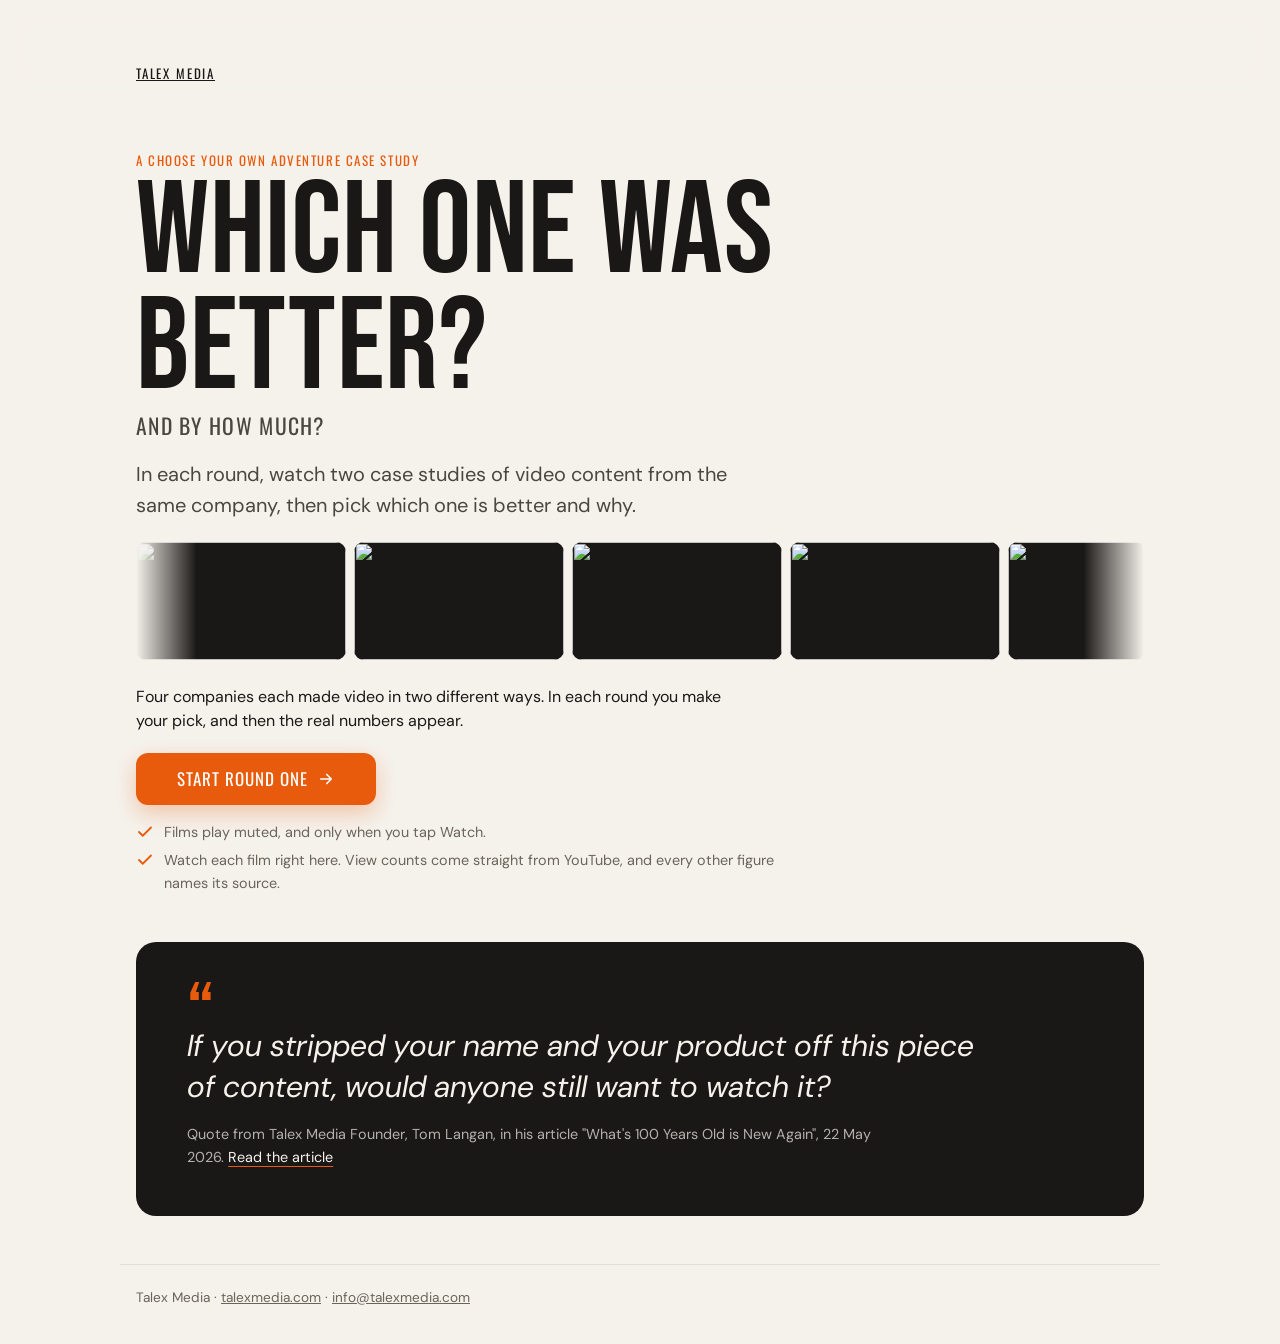
==== b-gap-ladder/index.html @ cedd1e8f "Versions B and C of the Legendeering ladder, for testing Co-Authored-By: Claude Opus 5.5 <noreply@an" ====
<!doctype html>
<html lang="en">
<head>
<meta charset="utf-8">
<meta name="viewport" content="width=device-width, initial-scale=1, viewport-fit=cover">
<meta name="robots" content="noindex">
<title>Which One Was Better? · Talex Media</title>
<link rel="icon" type="image/png" sizes="192x192" href="https://static.wixstatic.com/media/3c6878_9a68ae0b3ff84e198fdd43fac493e294~mv2_d_1500_1500_s_2.png/v1/fill/w_192,h_192,lg_1,usm_0.66_1.00_0.01/3c6878_9a68ae0b3ff84e198fdd43fac493e294~mv2_d_1500_1500_s_2.png"/>
<link rel="shortcut icon" href="https://static.wixstatic.com/media/3c6878_9a68ae0b3ff84e198fdd43fac493e294~mv2_d_1500_1500_s_2.png/v1/fill/w_32,h_32,lg_1,usm_0.66_1.00_0.01/3c6878_9a68ae0b3ff84e198fdd43fac493e294~mv2_d_1500_1500_s_2.png" type="image/png"/>
<link rel="apple-touch-icon" href="https://static.wixstatic.com/media/3c6878_9a68ae0b3ff84e198fdd43fac493e294~mv2_d_1500_1500_s_2.png/v1/fill/w_180,h_180,lg_1,usm_0.66_1.00_0.01/3c6878_9a68ae0b3ff84e198fdd43fac493e294~mv2_d_1500_1500_s_2.png"/>
<meta name="description" content="Four companies each made video two ways. Pick the one that did better, guess by how much, and see the real numbers.">
<link rel="preconnect" href="https://fonts.googleapis.com">
<link rel="preconnect" href="https://fonts.gstatic.com" crossorigin>
<link rel="preconnect" href="https://i.ytimg.com">
<link href="https://fonts.googleapis.com/css2?family=Bebas+Neue&family=Oswald:wght@400;500;600&family=DM+Sans:ital,opsz,wght@0,9..40,400;0,9..40,500;0,9..40,700;1,9..40,400&display=swap" rel="stylesheet">
<link rel="stylesheet" href="styles.css">
</head>
<body>
<a class="skip" href="#app">Skip to content</a>
<header class="hdr">
  <div class="hdr-in">
    <div class="brand">
      <a href="https://www.talexmedia.com" target="_blank" rel="noopener">
        <img class="topbar-logo" src="https://static.wixstatic.com/media/3c6878_456d81e9cdb84e6c8bb3260ebfcc0523~mv2.png" alt="Talex Media" onerror="this.style.display='none'; this.nextElementSibling.style.display='inline'"/>
        <span class="topbar-name" style="display:none">TALEX MEDIA</span>
      </a>
    </div>
    <ol class="rail" id="rail" aria-label="The ladder, one rung for each round"></ol>
    <div class="score" id="score" aria-live="polite"><span class="score-l">Score</span> <b id="scoreN">0</b></div>
  </div>
</header>
<main id="app" class="app" tabindex="-1"></main>
<footer class="foot" id="foot"></footer>

<div class="sheet-back" id="sheetBack" hidden></div>
<aside class="sheet" id="sheet" hidden aria-label="Sources" role="dialog" aria-modal="true">
  <div class="sheet-head">
    <h2>Sources</h2>
    <button class="sheet-x" id="sheetX" type="button">Close</button>
  </div>
  <div class="sheet-body" id="sheetBody"></div>
</aside>

<script src="../shared/facts.js"></script>
<script src="app.js"></script>
</body>
</html>
---- b-gap-ladder/styles.css ----
/* Which One Was Better? · B. The Gap Ladder */
:root{
  --cream:#F5F2EC;--paper:#FFFDF9;--o:#E85A0C;--o-d:#C94D08;--o-soft:rgba(232,90,12,.10);
  --char:#1A1816;--char2:#24211E;--char3:#322E2A;--ink:#1A1816;--soft:#4A4640;--muted:#6B6459;
  --line:#E2DDD6;--line2:#CFC8BE;--grey:#8E877D;--c-dim:rgba(245,242,236,.70);--c-faint:rgba(245,242,236,.16);
  --ease:cubic-bezier(.2,.7,.2,1);--r:14px;--gut:16px;--col:1040px;
  --shadow:0 1px 2px rgba(26,24,22,.05),0 10px 28px rgba(26,24,22,.08);
}
*{box-sizing:border-box}
html{overflow-x:clip;-webkit-text-size-adjust:100%}
body{margin:0;background:var(--cream);color:var(--ink);font-family:'DM Sans',system-ui,sans-serif;font-size:16px;line-height:1.55;-webkit-font-smoothing:antialiased;overflow-x:clip}
button{font:inherit;color:inherit;cursor:pointer}
a{color:inherit}
img{display:block;max-width:100%}
.skip{position:absolute;left:-9999px}
.skip:focus{left:1rem;top:1rem;background:var(--paper);padding:.5rem .8rem;z-index:99}
:focus-visible{outline:3px solid var(--o);outline-offset:2px}
[hidden]{display:none!important}

/* ---------- header + ladder rail ---------- */
.hdr{position:sticky;top:0;z-index:30;background:rgba(245,242,236,.9);backdrop-filter:blur(12px) saturate(1.2);-webkit-backdrop-filter:blur(12px) saturate(1.2);border-bottom:1px solid transparent;transition:border-color .3s}
.hdr.scrolled{border-bottom-color:var(--line)}
.hdr-in{max-width:var(--col);margin:0 auto;padding:12px var(--gut);display:flex;align-items:center;gap:14px}
.brand a{display:inline-flex;align-items:center}
.topbar-logo{height:28px;width:auto;display:block}
.topbar-name{font-family:'Oswald',sans-serif;font-size:13px;letter-spacing:.14em;text-transform:uppercase;color:var(--ink)}
.rail{flex:1;display:flex;gap:6px;list-style:none;margin:0;padding:0;min-width:0;align-items:flex-end}
.rung{flex:1;min-width:0;display:flex;flex-direction:column;gap:4px}
.rung .rt{display:flex;align-items:baseline;gap:6px;font-family:'Oswald',sans-serif;font-size:12px;letter-spacing:.06em;color:var(--muted);white-space:nowrap;overflow:hidden}
.rung .rn{font-weight:600}
.rung .rl{overflow:hidden;text-overflow:ellipsis;opacity:0;transform:translateY(3px);transition:opacity .5s var(--ease),transform .5s var(--ease)}
.rung .bar{height:6px;border-radius:3px;background:var(--line);position:relative;overflow:hidden}
.rung .bar::after{content:"";position:absolute;inset:0;background:var(--o);transform:scaleX(0);transform-origin:left;transition:transform .6s var(--ease)}
.rung.cur .bar{background:transparent;outline:1.5px dashed var(--o);outline-offset:-1.5px}
.rung.cur .rt{color:var(--o)}
.rung.done .bar::after{transform:scaleX(1)}
.rung.done .rt{color:var(--ink)}
.rung.done .rl{opacity:1;transform:none}
.rung.flash .bar::after{animation:flash .9s var(--ease)}
@keyframes flash{0%{filter:brightness(1)}40%{filter:brightness(1.5)}100%{filter:brightness(1)}}
.score{font-family:'Oswald',sans-serif;font-size:12px;letter-spacing:.08em;color:var(--muted);white-space:nowrap;display:flex;align-items:baseline;gap:6px}
.score b{font-family:'Bebas Neue',sans-serif;font-weight:400;font-size:26px;line-height:1;color:var(--o);font-variant-numeric:tabular-nums;display:inline-block}
.score.bump b{animation:bump .6s var(--ease)}
@keyframes bump{0%{transform:scale(1)}35%{transform:scale(1.45)}100%{transform:scale(1)}}
.hdr.landing .rail,.hdr.landing .score{visibility:hidden}
@media (max-width:640px){
  .rung .rl{display:none}
  .score-l{display:none}
  .hdr-in{gap:10px;padding:10px var(--gut)}
  .topbar-logo{height:24px}
}

/* ---------- page ---------- */
.app{max-width:var(--col);margin:0 auto;padding:0 var(--gut) 3rem;outline:none}
.enter{animation:enter .55s var(--ease) both}
@keyframes enter{from{opacity:0;transform:translateY(14px)}to{opacity:1;transform:none}}
.fade-in{animation:fadein .5s var(--ease) both}
@keyframes fadein{from{opacity:0;transform:translateY(8px)}to{opacity:1;transform:none}}
.eyebrow{font-family:'Oswald',sans-serif;font-size:13px;letter-spacing:.12em;text-transform:uppercase;color:var(--o);margin:0}
.btn{display:inline-flex;align-items:center;justify-content:center;gap:.55rem;min-height:52px;padding:.8rem 1.5rem;border-radius:12px;border:0;background:var(--o);color:#fff;font-family:'Oswald',sans-serif;font-size:17px;letter-spacing:.06em;text-transform:uppercase;text-decoration:none;box-shadow:0 8px 22px rgba(232,90,12,.30);transition:transform .15s var(--ease),background .2s,box-shadow .2s}
.btn:hover{background:var(--o-d)}
.btn:active{transform:scale(.97)}
.btn[disabled]{background:transparent;color:var(--muted);box-shadow:none;border:1.5px solid var(--line2);cursor:default}
.btn svg{width:18px;height:18px;flex:none}
.btn.ghost{background:transparent;color:var(--ink);box-shadow:none;border:1.5px solid var(--line2)}
.btn.ghost:hover{border-color:var(--ink)}
.textbtn{background:none;border:0;padding:.35rem 0;font-family:'Oswald',sans-serif;font-size:14px;letter-spacing:.06em;text-transform:uppercase;color:var(--ink);text-decoration:underline;text-decoration-color:var(--o);text-decoration-thickness:2px;text-underline-offset:5px}

/* ---------- landing ---------- */
.landing{padding-top:clamp(18px,4vw,48px)}
.l-title{font-family:'Bebas Neue',sans-serif;font-weight:400;font-size:clamp(3.5rem,15vw,8.2rem);line-height:.88;letter-spacing:.005em;margin:.35rem 0 .2rem}
.l-title .q{color:var(--o)}
.l-sub{font-family:'Oswald',sans-serif;font-size:clamp(1rem,3.8vw,1.35rem);letter-spacing:.06em;text-transform:uppercase;color:var(--soft);margin:0 0 1rem}
.l-lead{font-size:clamp(1.02rem,3.6vw,1.25rem);max-width:640px;margin:0 0 1.2rem;color:var(--soft)}
.strip{position:relative;overflow:hidden;margin:0 calc(var(--gut) * -1) 1.1rem;padding:2px 0;-webkit-mask-image:linear-gradient(90deg,transparent,#000 6%,#000 94%,transparent);mask-image:linear-gradient(90deg,transparent,#000 6%,#000 94%,transparent)}
.strip-track{display:flex;gap:8px;width:max-content;animation:marquee 46s linear infinite}
.strip-tile{width:150px;aspect-ratio:16/9;border-radius:10px;overflow:hidden;background:var(--char);flex:none}
.strip-tile img{width:100%;height:100%;object-fit:cover}
@keyframes marquee{from{transform:translateX(0)}to{transform:translateX(-50%)}}
@media (min-width:900px){.strip{margin:0 0 1.4rem;border-radius:12px}.strip-tile{width:210px}}
.l-line{max-width:620px;margin:0 0 1.2rem;font-size:1rem;color:var(--ink)}
.vs-line{font-family:'Oswald',sans-serif;font-size:15px;letter-spacing:.04em;color:var(--o);margin:0 0 .7rem}
.l-actions{display:flex;flex-wrap:wrap;align-items:center;gap:12px 22px;margin-bottom:1rem}
.l-actions .btn{min-width:240px}
@media (max-width:640px){.l-actions .btn{width:100%}}
.notice{display:flex;gap:.6rem;align-items:flex-start;font-size:.9rem;color:var(--muted);max-width:640px;margin:0 0 .35rem}
.notice svg{flex:none;width:18px;height:18px;margin-top:2px;stroke:var(--o)}
.gate{margin:2.4rem calc(var(--gut) * -1) 0;background:var(--char);color:var(--cream);padding:2.2rem var(--gut) 2.2rem;position:relative}
@media (min-width:900px){.gate{margin:3rem 0 0;border-radius:20px;padding:3rem 3.2rem}}
.gate .mark{font-family:'Bebas Neue',sans-serif;font-size:5rem;line-height:.6;color:var(--o);display:block;height:2.2rem}
.gate blockquote{margin:0;font-size:clamp(1.25rem,4.6vw,1.9rem);line-height:1.35;font-style:italic;max-width:820px}
.gate .credit{margin:1rem 0 0;font-size:.9rem;color:var(--c-dim);max-width:720px}
.gate .credit a{color:var(--cream);text-decoration-color:var(--o);text-underline-offset:4px;white-space:nowrap}

/* ---------- round ---------- */
.round{padding-top:18px}
.r-label{font-family:'Oswald',sans-serif;font-size:13px;letter-spacing:.12em;text-transform:uppercase;color:var(--o);margin:0 0 .2rem}
.r-head{font-family:'Bebas Neue',sans-serif;font-weight:400;font-size:clamp(2.1rem,8vw,3.6rem);line-height:.95;margin:0 0 .9rem}
.r-link{margin:-.4rem 0 .9rem;color:var(--soft);font-size:.98rem;max-width:720px}

/* stage for the muted player */
.stage{background:var(--char);border-radius:var(--r);overflow:hidden;margin:0 0 12px;max-width:760px;scroll-margin-top:80px}
.stage-frame{position:relative;aspect-ratio:16/9;background:#000}
.stage-frame .slot{position:absolute;inset:0}
.stage-frame .slot[aria-hidden="true"]{visibility:hidden}
.stage-frame iframe{position:absolute;inset:0;width:100%;height:100%;border:0}
.stage-bar{display:flex;align-items:center;gap:10px;padding:8px 10px 8px 14px;color:var(--cream)}
.stage-bar .sl{flex:1;min-width:0;font-size:.85rem;color:var(--c-dim);white-space:nowrap;overflow:hidden;text-overflow:ellipsis}
.stage-bar .sl b{color:var(--cream);font-weight:500}
.stage-bar .muted{display:inline-flex;align-items:center;gap:5px;font-family:'Oswald',sans-serif;font-size:11px;letter-spacing:.1em;text-transform:uppercase;color:var(--o);margin-right:6px}
.stage-bar .muted svg{width:14px;height:14px}
.sbtn{min-height:40px;padding:0 14px;border-radius:10px;border:1.5px solid var(--c-faint);background:transparent;color:var(--cream);font-family:'Oswald',sans-serif;font-size:13px;letter-spacing:.08em;text-transform:uppercase}
.sbtn:hover{border-color:var(--cream)}

/* film cards */
.films{display:grid;grid-template-columns:1fr 1fr;gap:12px;margin:0 0 14px}
@media (min-width:900px){.films{max-width:860px;gap:16px}}
.film{position:relative;background:var(--paper);border:1.5px solid var(--line);border-radius:var(--r);overflow:hidden;transition:border-color .2s,box-shadow .25s,transform .2s var(--ease);text-align:left;display:flex;flex-direction:column}
.films.pickable .film{cursor:pointer}
.films.pickable .film:hover{border-color:var(--line2);box-shadow:var(--shadow)}
.films.pickable .film:active{transform:scale(.985)}
.film.picked{border:2px dashed var(--o);box-shadow:0 0 0 4px var(--o-soft)}
.film.dim{opacity:.72}
.poster{position:relative;aspect-ratio:16/9;background:var(--char);overflow:hidden}
.poster img{position:absolute;inset:0;width:100%;height:100%;object-fit:cover;opacity:0;transition:opacity .9s ease}
.poster img.on{opacity:1}
.poster::after{content:"";position:absolute;inset:auto 0 0 0;height:55%;background:linear-gradient(transparent,rgba(26,24,22,.55));pointer-events:none}
.watch{position:absolute;left:8px;bottom:8px;z-index:2;display:inline-flex;align-items:center;gap:7px;min-height:36px;padding:0 12px 0 8px;border-radius:10px;border:0;background:var(--o);color:#fff;font-family:'Oswald',sans-serif;font-size:12.5px;letter-spacing:.08em;text-transform:uppercase;box-shadow:0 4px 14px rgba(0,0,0,.25)}
.watch svg{width:18px;height:18px}
.watch:hover{background:var(--o-d)}
.watch.playing{background:var(--paper);color:var(--ink)}
.you{position:absolute;right:8px;top:8px;z-index:2;font-family:'Oswald',sans-serif;font-size:11px;letter-spacing:.14em;color:var(--cream);background:rgba(26,24,22,.35);border:1.5px dashed var(--cream);border-radius:6px;padding:1px 7px;opacity:0;transform:scale(.8);transition:opacity .2s,transform .25s var(--ease)}
.film.picked .you{opacity:1;transform:none}
.film-meta{padding:10px 12px 12px;flex:1}
.film-title{font-family:'Oswald',sans-serif;font-weight:500;font-size:16px;line-height:1.2;margin:0 0 3px}
.film-desc{font-size:.9rem;line-height:1.4;color:var(--soft);margin:0}
.film-chan{font-size:.8rem;color:var(--muted);margin:5px 0 0}
.film .reveal-txt{transition:opacity .4s}
.film .blank{color:var(--muted)}
@media (max-width:640px){
  .films{gap:10px}
  .film-meta{padding:8px 10px 10px}
  .film-title{font-size:14.5px}
  .film-desc{font-size:.82rem}
  .watch{left:6px;bottom:6px;min-height:34px;padding:0 9px 0 6px;font-size:11px}
  .watch .wt{display:none}
  .watch::after{content:"Watch";}
  .watch.playing::after{content:"Playing";}
}
@media (min-width:641px){.watch::after{content:none}}
/* compact after the lock */
.films.compact{grid-template-columns:1fr 1fr;gap:8px}
.films.compact .film{flex-direction:row;align-items:center}
.films.compact .poster{width:88px;flex:none;aspect-ratio:16/10}
.films.compact .film-desc,.films.compact .film-chan{display:none}
.films.compact .film-meta{padding:6px 10px}
.films.compact .film-title{font-size:13.5px;margin:0}
.films.compact .watch{left:4px;bottom:4px;min-height:28px;padding:0 6px;font-size:0}
.films.compact .watch::after{content:none}
.films.compact .watch .wt{display:none}
.films.compact .you{right:auto;left:4px;top:4px;font-size:9px;padding:0 4px}
@media (min-width:900px){.films.compact .poster{width:132px}.films.compact .film-title{font-size:15px}}

/* call area */
.block{margin:0 0 16px;scroll-margin-top:80px}
.q{font-size:clamp(1.12rem,4.3vw,1.4rem);font-weight:700;line-height:1.3;margin:0 0 4px}
.hint{font-size:.92rem;color:var(--muted);margin:0 0 12px}
.chips{display:grid;grid-template-columns:1fr 1fr;gap:8px;margin:4px 0 14px}
@media (min-width:720px){.chips{grid-template-columns:repeat(3,1fr);max-width:760px}}
.chip{min-height:48px;padding:.5rem .8rem;border-radius:12px;border:1.5px solid var(--line2);background:var(--paper);font-weight:500;font-size:.98rem;text-align:center;transition:border-color .15s,background .15s,transform .12s}
.chip:hover{border-color:var(--ink)}
.chip:active{transform:scale(.97)}
.chip[aria-pressed="true"]{border:2px dashed var(--o);background:var(--o-soft);color:var(--ink)}
.chips-q{font-weight:700;margin:6px 0 2px}
.lockrow{display:flex;align-items:center;gap:14px;flex-wrap:wrap}
@media (max-width:640px){.lockrow .btn{width:100%}}
.opts{display:grid;grid-template-columns:1fr 1fr;gap:8px;margin:10px 0 4px}
@media (min-width:720px){.opts{grid-template-columns:repeat(4,1fr);max-width:760px}}
.opt{min-height:48px;padding:.5rem .7rem;border-radius:12px;border:1.5px solid var(--line2);background:var(--paper);font-weight:500}
.opt:hover{border-color:var(--ink)}
.opt[aria-pressed="true"]{border:2px dashed var(--o);background:var(--o-soft)}
.opt[disabled]{cursor:default}
.opt[disabled]:not([aria-pressed="true"]){opacity:.45}
.nopoint{font-size:.85rem;color:var(--muted);margin:2px 0 0}
.card-block{background:var(--paper);border:1.5px solid var(--line);border-radius:var(--r);padding:16px}
.summary{display:flex;align-items:center;gap:10px;flex-wrap:wrap;margin:0 0 14px;font-size:.98rem}
.youtag{font-family:'Oswald',sans-serif;font-size:11px;letter-spacing:.14em;color:var(--o);border:1.5px dashed var(--o);border-radius:6px;padding:1px 7px}

/* Tom's test on charcoal */
.test{background:var(--char);color:var(--cream);border-radius:var(--r);padding:20px 18px}
.test .mark{font-family:'Bebas Neue',sans-serif;font-size:3.6rem;line-height:.5;color:var(--o);display:block;height:1.3rem}
.test blockquote{margin:0;font-style:italic;font-size:clamp(1.08rem,4vw,1.4rem);line-height:1.4}
.test .who{font-size:.85rem;color:var(--c-dim);margin:.5rem 0 1rem}
.test .q{color:var(--cream)}
.test .opt{background:transparent;border-color:var(--c-faint);color:var(--cream)}
.test .opt:hover{border-color:var(--cream)}
.test .opt[aria-pressed="true"]{border-color:var(--o);background:rgba(232,90,12,.18)}
.test .nopoint{color:var(--c-dim)}

/* ---------- reveal (charcoal) ---------- */
.reveal{background:var(--char);color:var(--cream);margin:4px calc(var(--gut) * -1) 18px;padding:22px var(--gut) 20px;scroll-margin-top:64px;position:relative}
@media (min-width:900px){.reveal{margin:4px 0 22px;border-radius:20px;padding:30px 34px 26px}}
.verdict{font-size:clamp(1.12rem,4.4vw,1.4rem);font-weight:700;line-height:1.3;margin:0 0 4px;display:flex;align-items:baseline;gap:10px;flex-wrap:wrap}
.plus{font-family:'Bebas Neue',sans-serif;font-weight:400;font-size:1.7rem;line-height:1;color:var(--o);animation:plus .7s var(--ease) both}
@keyframes plus{from{opacity:0;transform:translateY(8px) scale(.6)}to{opacity:1;transform:none}}
.echo{font-size:.95rem;color:var(--c-dim);margin:0 0 16px}
.rv-sec{margin:18px 0 0}
.credit-line{font-size:.8rem;color:var(--c-dim);margin:16px 0 0;line-height:1.5}
.credit-line button{background:none;border:0;padding:0;color:var(--cream);text-decoration:underline;text-decoration-color:var(--o);text-underline-offset:3px;font-size:inherit}
.big{font-family:'Bebas Neue',sans-serif;font-weight:400;font-size:clamp(2.2rem,9.5vw,3.1rem);line-height:.98;margin:6px 0 2px;letter-spacing:.01em}
.big .n{color:var(--o)}
.big .rest{color:var(--cream)}
.big-cap{font-family:'Oswald',sans-serif;font-size:13px;letter-spacing:.1em;text-transform:uppercase;color:var(--c-dim);margin:0}
.big-sub{font-size:.9rem;color:var(--c-dim);margin:4px 0 0}
.addbtn{margin-top:16px}
.legend{display:flex;flex-direction:column;gap:6px;margin:0 0 12px}
.lg{display:flex;align-items:baseline;gap:8px;font-size:.92rem;flex-wrap:wrap}
.lg i{width:12px;height:12px;border-radius:3px;flex:none;align-self:center}
.lg .o{background:var(--o)}
.lg .g{background:var(--grey)}
.lg .dash{height:0;border-top:2px dashed rgba(245,242,236,.6);border-radius:0;width:18px}
.lg b{font-family:'Bebas Neue',sans-serif;font-weight:400;font-size:1.55rem;line-height:1;font-variant-numeric:tabular-nums;letter-spacing:.02em}
.lg .o-t{color:var(--o)}
.lg span{color:var(--c-dim)}

/* round 1 episode chart */
.eps{position:relative}
.eps-plot{position:relative;height:190px;display:flex;align-items:flex-end;gap:3px;border-bottom:1.5px solid var(--c-faint)}
@media (min-width:900px){.eps-plot{height:240px;gap:5px}}
.col{flex:1;min-width:0;height:var(--h);background:var(--o);border-radius:2px 2px 0 0;transform-origin:bottom;transform:scaleY(0);transition:transform .9s var(--ease);min-height:1px}
.col.tide{background:var(--grey)}
.col.show{transform:scaleY(1)}
.col.gap{flex:.6;background:none;min-height:0}
.col.hot{outline:1.5px dashed var(--cream);outline-offset:2px}
.eps-ref{position:absolute;left:0;right:0;border-top:1.5px dashed rgba(245,242,236,.55);pointer-events:none;opacity:0;transition:opacity .6s}
.eps-ref.show{opacity:1}
.eps-ref span{position:absolute;right:0;bottom:3px;font-size:11px;font-family:'Oswald',sans-serif;letter-spacing:.06em;color:var(--c-dim);background:var(--char);padding:0 4px}
.eps-axis{display:flex;justify-content:space-between;font-family:'Oswald',sans-serif;font-size:11px;letter-spacing:.06em;color:var(--c-dim);margin-top:5px}
.eps-axis{position:relative}
.eps-note{position:absolute;top:0;font-family:'Oswald',sans-serif;font-size:11px;letter-spacing:.04em;color:var(--cream);white-space:nowrap;transform:translateX(-50%);opacity:0;transition:opacity .6s;background:var(--char);padding:0 4px}
.eps-note::before{content:"";position:absolute;left:50%;bottom:100%;width:1px;height:5px;background:var(--cream)}
.eps-note.show{opacity:1}
.eps-count{font-family:'Oswald',sans-serif;font-size:12px;letter-spacing:.08em;text-transform:uppercase;color:var(--c-dim);margin:0 0 6px;text-align:right}

/* gap scale, the YOU mark */
.gs{position:relative;margin:18px 0 8px;padding-top:46px}
.gs-cap{position:absolute;top:0;left:0;margin:0;font-size:.8rem;color:var(--c-dim)}
.gs-bands{display:grid;grid-template-columns:repeat(6,1fr);gap:3px;height:14px}
.gs-bands i{background:var(--char3);border-radius:3px}
.gs-ticks{position:relative;height:18px;margin-top:5px;font-family:'Oswald',sans-serif;font-size:11px;color:var(--c-dim)}
.gs-ticks span{position:absolute;transform:translateX(-50%);white-space:nowrap}
.gs-ticks span:first-child{transform:none}
.gs-axis{font-family:'Oswald',sans-serif;font-size:11px;letter-spacing:.08em;text-transform:uppercase;color:var(--c-dim);text-align:right;margin-top:2px}
.gs-you{position:absolute;top:40px;height:26px;border:1.5px dashed var(--cream);border-radius:5px}
.gs-you span{position:absolute;left:50%;bottom:100%;transform:translateX(-50%);margin-bottom:3px;font-family:'Oswald',sans-serif;font-size:10.5px;letter-spacing:.12em;color:var(--cream);white-space:nowrap}
.gs-mark{position:absolute;top:36px;width:0;height:30px;left:0;transition:left 1.2s var(--ease)}
.gs-mark::before{content:"";position:absolute;left:-2px;top:0;width:4px;height:100%;background:var(--o);border-radius:2px;box-shadow:0 0 0 3px var(--char)}
.gs-mark.b::before{background:var(--cream)}
.gs-mark span{position:absolute;top:100%;margin-top:22px;transform:translateX(-50%);font-family:'Oswald',sans-serif;font-size:11px;letter-spacing:.06em;color:var(--o);white-space:nowrap}
.gs-mark.b span{color:var(--cream);margin-top:36px}
.gs{margin-bottom:30px}.gs.two{margin-bottom:46px}

/* round 3 squares */
.sq-grid{display:grid;grid-template-columns:repeat(20,1fr);gap:3px;max-width:560px}
.sq{aspect-ratio:1;border-radius:2px;background:var(--o);opacity:0;transform:scale(.4)}
.sq.show{animation:sq .35s var(--ease) both;animation-delay:var(--d)}
@keyframes sq{to{opacity:1;transform:none}}
.sq.cartoon{background:var(--grey)}
.sq.part{background:linear-gradient(90deg,var(--o) var(--p),var(--char3) var(--p))}
.sq-cap{font-size:.85rem;color:var(--c-dim);margin:8px 0 0}

/* round 2 strip */
.strip2{display:grid;grid-template-columns:1fr;gap:14px}
.s2-row h4{font-family:'Oswald',sans-serif;font-weight:500;font-size:13px;letter-spacing:.1em;text-transform:uppercase;color:var(--o);margin:0 0 6px}
.s2-row.line h4{color:var(--cream)}
.s2-imgs{display:grid;gap:6px}
.s2-row.cast .s2-imgs{grid-template-columns:1fr 2fr;align-items:start}
.s2-say{margin:0;font-size:.88rem;line-height:1.4;color:var(--cream)}
@media (min-width:720px){.s2-row.cast .s2-imgs{grid-template-columns:1fr}}
.s2-row.line .s2-imgs{grid-template-columns:repeat(3,1fr)}
.s2-cell{margin:0}
.s2-cell .ph{aspect-ratio:16/9;border-radius:8px;overflow:hidden;background:#000}
.s2-cell .ph img{width:100%;height:100%;object-fit:cover}
.s2-cell figcaption{font-size:.8rem;line-height:1.3;color:var(--c-dim);margin-top:5px}
.s2-cell figcaption q{display:block;color:var(--cream);font-style:italic;quotes:"\201C" "\201D"}
@media (min-width:720px){.strip2{grid-template-columns:1fr 2fr;align-items:start}}
.stats{display:grid;grid-template-columns:1fr 1fr;gap:10px;margin-top:4px}
.stat b{display:block;font-family:'Bebas Neue',sans-serif;font-weight:400;font-size:clamp(2.6rem,11vw,3.6rem);line-height:.95;color:var(--o)}
.stat span{font-size:.9rem;line-height:1.35;display:block}
.survey{font-size:.98rem;margin:14px 0 0;max-width:680px}
.scope{font-size:.85rem;color:var(--c-dim);margin:10px 0 0}

/* round 4 channel cards */
.chans{display:grid;grid-template-columns:1fr 1fr;gap:10px}
.chan{border:1.5px solid var(--c-faint);border-radius:12px;overflow:hidden;background:var(--char2);opacity:0;transform:translateY(10px);transition:opacity .5s var(--ease),transform .5s var(--ease)}
.chan.show{opacity:1;transform:none}
.chan.own{border-color:var(--o)}
.chan-h{font-family:'Oswald',sans-serif;font-size:12px;letter-spacing:.1em;text-transform:uppercase;padding:8px 10px;color:var(--cream);display:flex;align-items:center;gap:6px}
.chan-h svg{width:15px;height:15px;flex:none}
.chan.own .chan-h{background:var(--o);color:#fff}
.chan .ph{aspect-ratio:16/9;background:#000}
.chan .ph img{width:100%;height:100%;object-fit:cover}
.chan-b{padding:8px 10px 10px}
.chan-t{font-size:.85rem;line-height:1.3;margin:0 0 4px}
.chan-v{font-family:'Bebas Neue',sans-serif;font-size:1.9rem;line-height:1;font-variant-numeric:tabular-nums}
.chan.own .chan-v{color:var(--o)}
.chan-v small{font-family:'DM Sans',sans-serif;font-size:.78rem;color:var(--c-dim);margin-left:4px}
.chan-tag{font-size:.78rem;color:var(--c-dim);margin:4px 0 0}
.pull{border-left:3px solid var(--o);padding:2px 0 2px 14px;margin:18px 0 0;font-size:.98rem;max-width:720px}
.pull cite{display:block;font-style:normal;font-size:.8rem;color:var(--c-dim);margin-top:4px}

/* why + quote + rung */
.why{scroll-margin-top:80px}
.why .q{margin-bottom:10px}
.whys{display:grid;gap:8px;max-width:760px}
.why-opt{position:relative;text-align:left;min-height:54px;padding:12px 44px 12px 14px;border-radius:12px;border:1.5px solid var(--line2);background:var(--paper);font-size:1rem;line-height:1.4;transition:border-color .15s,background .2s,transform .12s}
.why-opt:hover{border-color:var(--ink)}
.why-opt:active{transform:scale(.99)}
.why-opt[disabled]{cursor:default}
.why-opt.chosen{border:2px dashed var(--o)}
.why-opt.right{border:2px solid var(--o);background:var(--o-soft)}
.why-opt.right::after{content:"";position:absolute;right:14px;top:50%;width:18px;height:10px;border-left:3px solid var(--o);border-bottom:3px solid var(--o);transform:translateY(-70%) rotate(-45deg)}
.why-opt.fade{opacity:.5}
.why-res{font-weight:700;margin:12px 0 0}
.quote{margin:18px 0 0;padding:18px 18px 16px;background:var(--paper);border-radius:var(--r);border:1.5px solid var(--line);max-width:760px}
.quote blockquote{margin:0;font-style:italic;font-size:clamp(1.05rem,4vw,1.25rem);line-height:1.45}
.quote .cite{font-size:.85rem;color:var(--muted);margin:8px 0 0}
.quote .cite a{color:var(--ink);text-decoration-color:var(--o);text-underline-offset:3px;white-space:nowrap}
.rungdone{margin:22px 0 0;padding:20px 0 0;border-top:1.5px solid var(--line);display:grid;grid-template-columns:auto 1fr;gap:4px 16px;align-items:start}
.mini-ladder{grid-row:span 3;width:44px;height:78px;position:relative;border-left:3px solid var(--ink);border-right:3px solid var(--ink)}
.mini-ladder i{position:absolute;left:0;right:0;height:5px;background:var(--line2);border-radius:1px}
.mini-ladder i.on{background:var(--o)}
.mini-ladder i.now{animation:rungin .7s var(--ease) both}
@keyframes rungin{from{transform:scaleX(0)}to{transform:scaleX(1)}}
.rd-l{font-family:'Oswald',sans-serif;font-size:13px;letter-spacing:.12em;text-transform:uppercase;color:var(--o);margin:0}
.rd-n{font-family:'Bebas Neue',sans-serif;font-weight:400;font-size:clamp(1.9rem,7vw,2.6rem);line-height:1;margin:0}
.rd-t{margin:4px 0 0;max-width:680px;color:var(--soft)}
.rd-go{grid-column:1 / -1;margin-top:16px}
@media (max-width:640px){.rd-go .btn{width:100%}}

/* ---------- finale ---------- */
.fin-top,.fin-ladder{background:var(--char);color:var(--cream);margin:0 calc(var(--gut) * -1);padding:30px var(--gut)}
.fin-top{margin-top:18px}
@media (min-width:900px){
  .fin-top{border-radius:20px 20px 0 0;margin:18px 0 0;padding:40px 44px 20px}
  .fin-ladder{border-radius:0 0 20px 20px;margin:0;padding:10px 44px 44px}
}
.fin-lbl{font-family:'Oswald',sans-serif;font-size:13px;letter-spacing:.12em;text-transform:uppercase;color:var(--o);margin:0}
.fin-score{font-family:'Bebas Neue',sans-serif;font-weight:400;font-size:clamp(4.6rem,22vw,9rem);line-height:.9;margin:4px 0 12px;font-variant-numeric:tabular-nums}
.fin-score .of{color:var(--c-dim)}
.tiles{display:grid;grid-template-columns:1fr 1fr;gap:8px;margin:0 0 14px}
@media (min-width:720px){.tiles{grid-template-columns:repeat(4,1fr)}}
.tile{border:1.5px solid var(--c-faint);border-radius:12px;padding:10px 12px}
.tile h4{font-family:'Oswald',sans-serif;font-weight:500;font-size:14px;letter-spacing:.06em;margin:0 0 6px}
.tile p{margin:0;display:flex;align-items:center;gap:8px;font-size:.85rem;color:var(--c-dim)}
.tile .m{width:14px;height:14px;border-radius:3px;border:1.5px solid var(--c-dim);flex:none}
.tile .m.y{background:var(--o);border-color:var(--o)}
.tile.np{opacity:.5}
.fin-line{color:var(--c-dim);margin:0;max-width:640px}
.fin-ladder h3{font-family:'Bebas Neue',sans-serif;font-weight:400;font-size:clamp(2rem,8vw,3rem);line-height:1;margin:22px 0 16px}
.ladder{position:relative;display:flex;flex-direction:column-reverse;gap:10px;padding:0 14px;max-width:820px}
.ladder::before,.ladder::after{content:"";position:absolute;top:-8px;bottom:-8px;width:3px;background:var(--char3);border-radius:2px}
.ladder::before{left:0}.ladder::after{right:0}
.lrung{position:relative;display:grid;grid-template-columns:auto 1fr;gap:4px 14px;padding:14px 14px 14px 12px;border-radius:10px;background:var(--char2);border-left:4px solid var(--char3);opacity:.35;transition:opacity .6s var(--ease),border-color .6s var(--ease),background .6s}
.lrung.lit{opacity:1;border-left-color:var(--o);background:var(--char3)}
.lrung .k{font-family:'Bebas Neue',sans-serif;font-size:2.2rem;line-height:1;color:var(--o);grid-row:span 2}
.lrung h4{font-family:'Oswald',sans-serif;font-weight:500;font-size:15px;letter-spacing:.06em;text-transform:uppercase;margin:0}
.lrung p{margin:0;font-size:.95rem;line-height:1.45;color:var(--cream)}
.method{margin:22px 0 0;color:var(--c-dim);max-width:720px}
.principles{list-style:none;margin:10px 0 0;padding:0;display:grid;gap:6px}
.principles li{font-family:'Oswald',sans-serif;font-size:16px;letter-spacing:.04em;padding-left:18px;position:relative}
.principles li::before{content:"";position:absolute;left:0;top:.6em;width:9px;height:3px;background:var(--o)}
.fin-close{padding:40px 0 10px;max-width:820px}
.fin-close .closing{font-size:clamp(1.2rem,4.6vw,1.6rem);line-height:1.45;margin:.4rem 0 1.4rem;font-weight:500}
.yn{display:flex;align-items:center;gap:10px;flex-wrap:wrap}
.yn p{margin:0 8px 0 0;font-weight:700;width:100%}
@media (min-width:720px){.yn p{width:auto}}
.yn .opt{min-width:120px}
.cta{background:var(--o);color:var(--char);margin:28px calc(var(--gut) * -1) 0;padding:34px var(--gut) 34px;scroll-margin-top:70px}
@media (min-width:900px){.cta{margin:32px 0 0;border-radius:20px;padding:44px 48px}}
.cta h2{font-family:'Bebas Neue',sans-serif;font-weight:400;font-size:clamp(2.8rem,12vw,5.2rem);line-height:.92;margin:0 0 .6rem}
.cta p{font-size:clamp(1.05rem,4vw,1.25rem);margin:0 0 1.3rem;max-width:620px}
.cta .btn{background:var(--char);color:var(--cream);box-shadow:0 10px 26px rgba(26,24,22,.3)}
.cta .btn:hover{background:#000}
@media (max-width:640px){.cta .btn{width:100%}}
.after{display:flex;flex-wrap:wrap;gap:12px 26px;align-items:center;margin:22px 0 0}
.shared-msg{font-size:.9rem;color:var(--muted)}

/* ---------- sources sheet ---------- */
.sheet-back{position:fixed;inset:0;background:rgba(26,24,22,.45);z-index:50;animation:fadein .25s both}
.sheet{position:fixed;left:0;right:0;bottom:0;z-index:51;max-height:82vh;display:flex;flex-direction:column;background:var(--cream);border-radius:18px 18px 0 0;box-shadow:0 -10px 40px rgba(0,0,0,.25);max-width:760px;margin:0 auto;animation:sheetup .35s var(--ease) both;padding-bottom:env(safe-area-inset-bottom)}
@keyframes sheetup{from{transform:translateY(40px);opacity:0}to{transform:none;opacity:1}}
.sheet-head{display:flex;align-items:center;justify-content:space-between;padding:14px 18px;border-bottom:1px solid var(--line)}
.sheet-head h2{font-family:'Bebas Neue',sans-serif;font-weight:400;font-size:1.9rem;margin:0;line-height:1}
.sheet-x{min-height:40px;padding:0 14px;border-radius:10px;border:1.5px solid var(--line2);background:var(--paper);font-family:'Oswald',sans-serif;font-size:13px;letter-spacing:.08em;text-transform:uppercase}
.sheet-body{overflow:auto;padding:6px 18px 24px;font-size:.92rem;line-height:1.5;color:var(--soft)}
.sheet-body h3{font-family:'Oswald',sans-serif;font-weight:500;font-size:15px;letter-spacing:.06em;color:var(--ink);margin:18px 0 6px;scroll-margin-top:8px}
.sheet-body ul{margin:0;padding-left:18px}
.sheet-body li{margin:0 0 6px}
.sheet-body a{color:var(--ink);text-decoration-color:var(--o);text-underline-offset:3px}

.foot{max-width:var(--col);margin:0 auto;padding:1.4rem var(--gut) 2.2rem;border-top:1px solid var(--line);font-size:.85rem;color:var(--muted)}

@media (prefers-reduced-motion:reduce){
  *,*::before,*::after{animation-duration:.001ms!important;animation-delay:0s!important;transition-duration:.001ms!important;transition-delay:0s!important}
  .strip-track{animation:none}
}
.folded{display:flex;align-items:center;gap:10px;flex-wrap:wrap;font-size:.95rem;color:var(--soft)}
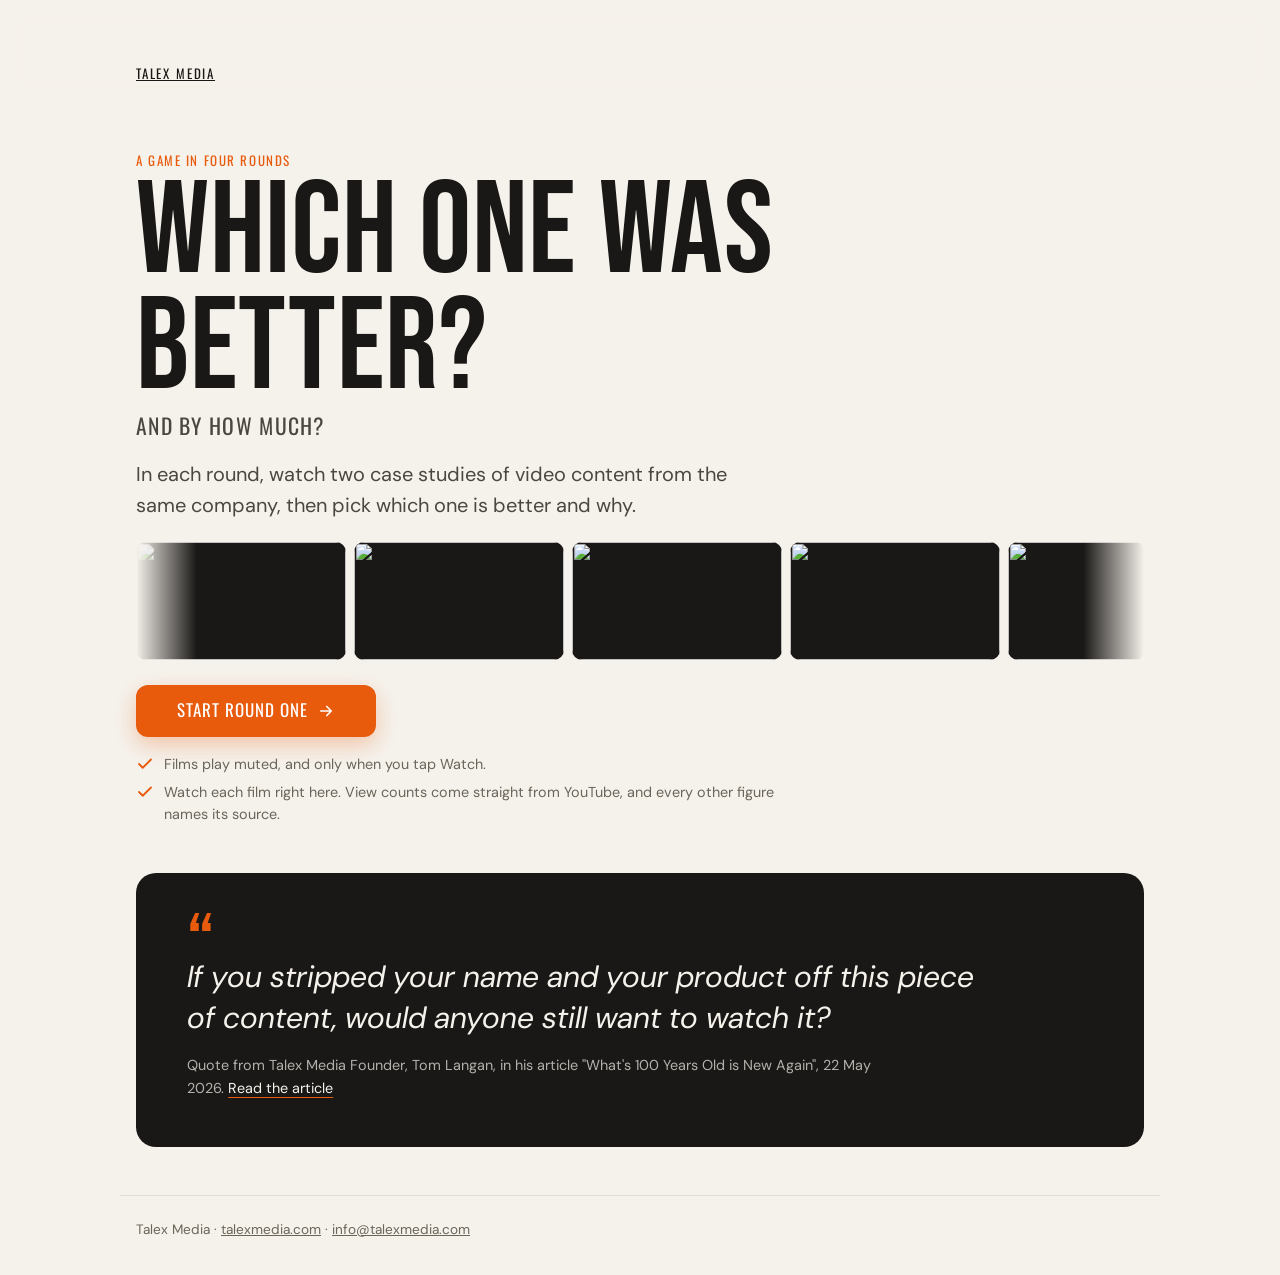
==== commit 1fa7d7b5: "Refresh reviewed scripts for returning testers" ====
--- a/b-gap-ladder/index.html
+++ b/b-gap-ladder/index.html
@@ -42,6 +42,6 @@
 </aside>
 
 <script src="../shared/facts.js"></script>
-<script src="app.js"></script>
+<script src="app.js?v=190c415"></script>
 </body>
 </html>
